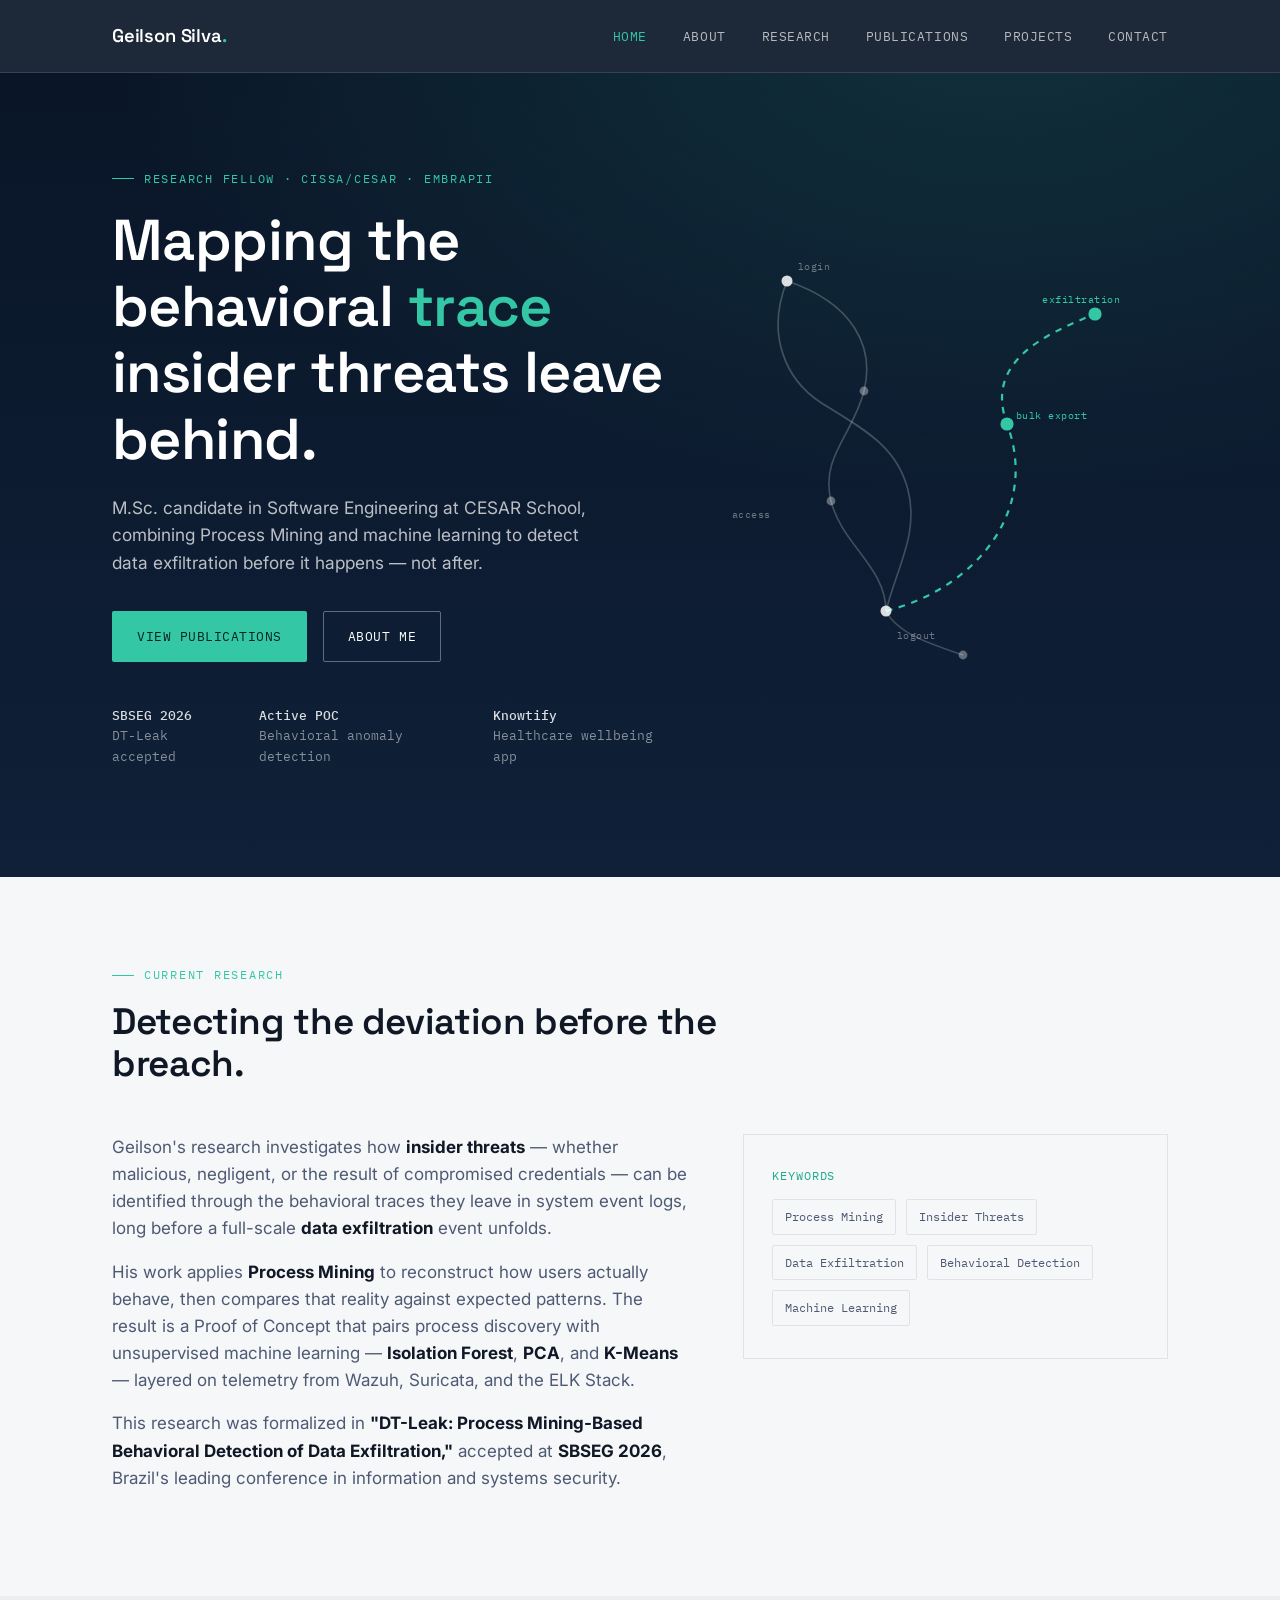
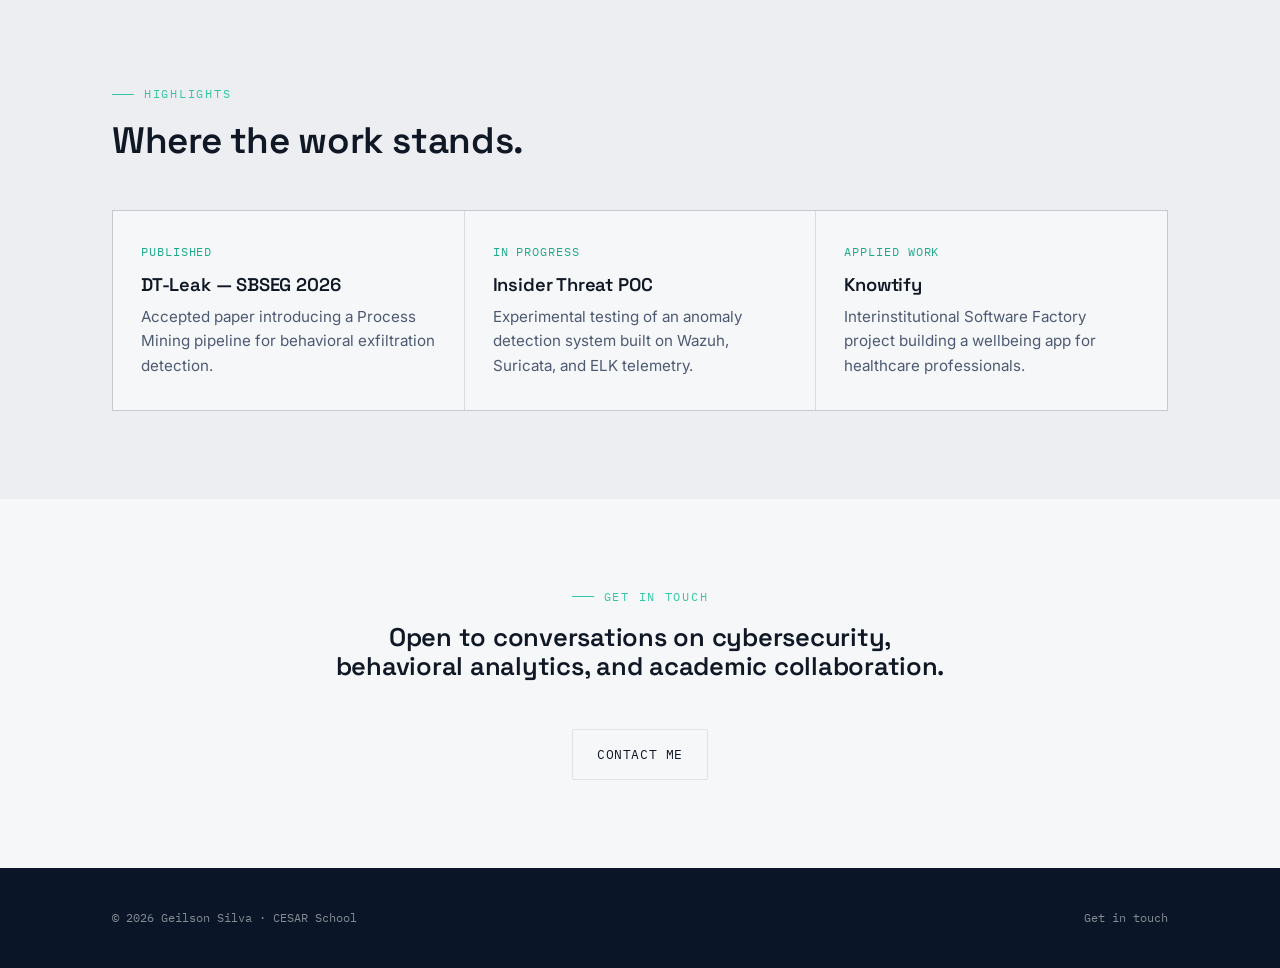
==== index.html @ 086685a9 "update update" ====
<!DOCTYPE html>
<html lang="en">
<head>
<meta charset="UTF-8">
<meta name="viewport" content="width=device-width, initial-scale=1.0">
<title>Geilson Silva — Process Mining &amp; Insider Threat Research</title>
<meta name="description" content="Geilson Silva is a Software Engineering M.Sc. candidate researching Process Mining-based detection of insider threats and data exfiltration.">
<link rel="preconnect" href="https://fonts.googleapis.com">
<link href="https://fonts.googleapis.com/css2?family=Space+Grotesk:wght@500;600;700&family=Inter:wght@400;500;600&family=IBM+Plex+Mono:wght@400;500&display=swap" rel="stylesheet">
<link rel="stylesheet" href="style.css">
</head>
<body>

<header class="site-header">
  <div class="container nav">
    <a href="index.html" class="nav-logo">Geilson Silva<span>.</span></a>
    <button class="nav-toggle" aria-label="Toggle menu" aria-expanded="false">☰</button>
    <ul class="nav-links">
      <li><a href="index.html">Home</a></li>
      <li><a href="about.html">About</a></li>
      <li><a href="research.html">Research</a></li>
      <li><a href="publications.html">Publications</a></li>
      <li><a href="projects.html">Projects</a></li>
      <li><a href="contact.html">Contact</a></li>
    </ul>
  </div>
</header>

<section class="hero">
  <div class="container hero-grid">
    <div>
      <p class="eyebrow">Research Fellow · CISSA/CESAR · Embrapii</p>
      <h1>Mapping the behavioral <em>trace</em> insider threats leave behind.</h1>
      <p class="hero-sub">M.Sc. candidate in Software Engineering at CESAR School, combining Process Mining and machine learning to detect data exfiltration before it happens — not after.</p>
      <div class="hero-actions">
        <a href="publications.html" class="btn btn-primary">View Publications</a>
        <a href="about.html" class="btn btn-ghost">About Me</a>
      </div>
      <div class="hero-meta">
        <div><strong>SBSEG 2026</strong><br>DT-Leak accepted</div>
        <div><strong>Active POC</strong><br>Behavioral anomaly detection</div>
        <div><strong>Knowtify</strong><br>Healthcare wellbeing app</div>
      </div>
    </div>
    <div class="trace-wrap">
      <!-- Signature graphic: a process trace with one anomalous path, literalizing the research subject -->
      <svg class="trace-svg" viewBox="0 0 400 420" xmlns="http://www.w3.org/2000/svg" role="img" aria-label="Diagram of a normal process trace branching into an anomalous path">
        <path class="trace-path" d="M60,40 C120,60 140,100 130,140 C120,180 90,200 100,240 C110,280 150,300 150,340" />
        <path class="trace-path" d="M60,40 C40,90 60,130 90,150 C130,175 160,190 170,230 C180,270 160,300 150,340" />
        <path class="trace-path" d="M150,340 C160,360 190,370 220,380" />
        <path class="trace-path anomaly" d="M150,340 C230,320 290,250 260,170 C240,115 290,90 340,70" />

        <circle class="trace-node" cx="60" cy="40" r="5" />
        <circle class="trace-node dim" cx="130" cy="140" r="4" />
        <circle class="trace-node dim" cx="100" cy="240" r="4" />
        <circle class="trace-node" cx="150" cy="340" r="5" />
        <circle class="trace-node dim" cx="220" cy="380" r="4" />
        <circle class="trace-node anomaly" cx="260" cy="170" r="6" />
        <circle class="trace-node anomaly" cx="340" cy="70" r="6" />

        <text class="trace-label" x="70" y="30">login</text>
        <text class="trace-label" x="10" y="255">access</text>
        <text class="trace-label" x="160" y="365">logout</text>
        <text class="trace-label anomaly" x="268" y="165">bulk export</text>
        <text class="trace-label anomaly" x="292" y="60">exfiltration</text>
      </svg>
    </div>
  </div>
</section>

<section class="section">
  <div class="container">
    <div class="section-head">
      <p class="eyebrow">Current Research</p>
      <h2>Detecting the deviation before the breach.</h2>
    </div>
    <div class="split">
      <div class="prose">
        <p>Geilson's research investigates how <strong>insider threats</strong> — whether malicious, negligent, or the result of compromised credentials — can be identified through the behavioral traces they leave in system event logs, long before a full-scale <strong>data exfiltration</strong> event unfolds.</p>
        <p>His work applies <strong>Process Mining</strong> to reconstruct how users actually behave, then compares that reality against expected patterns. The result is a Proof of Concept that pairs process discovery with unsupervised machine learning — <strong>Isolation Forest</strong>, <strong>PCA</strong>, and <strong>K-Means</strong> — layered on telemetry from Wazuh, Suricata, and the ELK Stack.</p>
        <p>This research was formalized in <strong>"DT-Leak: Process Mining-Based Behavioral Detection of Data Exfiltration,"</strong> accepted at <strong>SBSEG 2026</strong>, Brazil's leading conference in information and systems security.</p>
      </div>
      <div>
        <div class="card" style="border:1px solid var(--border);">
          <p class="tag">Keywords</p>
          <div class="keywords" style="margin-top:14px;">
            <span class="keyword">Process Mining</span>
            <span class="keyword">Insider Threats</span>
            <span class="keyword">Data Exfiltration</span>
            <span class="keyword">Behavioral Detection</span>
            <span class="keyword">Machine Learning</span>
          </div>
        </div>
      </div>
    </div>
  </div>
</section>

<section class="section section-alt">
  <div class="container">
    <div class="section-head">
      <p class="eyebrow">Highlights</p>
      <h2>Where the work stands.</h2>
    </div>
  </div>
  <div class="container">
    <div class="card-grid">
      <div class="card">
        <p class="tag">Published</p>
        <h3>DT-Leak — SBSEG 2026</h3>
        <p>Accepted paper introducing a Process Mining pipeline for behavioral exfiltration detection.</p>
      </div>
      <div class="card">
        <p class="tag">In Progress</p>
        <h3>Insider Threat POC</h3>
        <p>Experimental testing of an anomaly detection system built on Wazuh, Suricata, and ELK telemetry.</p>
      </div>
      <div class="card">
        <p class="tag">Applied Work</p>
        <h3>Knowtify</h3>
        <p>Interinstitutional Software Factory project building a wellbeing app for healthcare professionals.</p>
      </div>
    </div>
  </div>
</section>

<section class="section text-center">
  <div class="container">
    <p class="eyebrow" style="justify-content:center;">Get in touch</p>
    <h2 style="margin-top:14px;">Open to conversations on cybersecurity,<br>behavioral analytics, and academic collaboration.</h2>
    <div class="mt-lg">
      <a href="contact.html" class="btn btn-ghost-dark">Contact Me</a>
    </div>
  </div>
</section>

<footer class="site-footer">
  <div class="container footer-row">
    <span>© 2026 Geilson Silva · CESAR School</span>
    <span><a href="contact.html">Get in touch</a></span>
  </div>
</footer>

<script src="script.js"></script>
</body>
</html>
---- style.css ----
/* ==========================================================================
   Geilson Silva — Academic Site
   Design tokens
   ========================================================================== */

:root {
  /* Color */
  --bg-dark: #0A1628;
  --bg-dark-2: #0F2038;
  --paper: #F6F7F9;
  --paper-2: #ECEEF2;
  --ink: #101826;
  --slate: #4E5A73;
  --slate-light: #8993A8;
  --accent: #34C7A6;
  --accent-strong: #1FA98B;
  --accent-dim: rgba(52, 199, 166, 0.14);
  --gold: #D9A85C;
  --border: rgba(16, 24, 38, 0.09);
  --border-dark: rgba(255, 255, 255, 0.12);
  --white: #FFFFFF;

  /* Type */
  --font-display: 'Space Grotesk', 'IBM Plex Sans', sans-serif;
  --font-body: 'Inter', -apple-system, BlinkMacSystemFont, sans-serif;
  --font-mono: 'IBM Plex Mono', 'SFMono-Regular', Consolas, monospace;

  /* Layout */
  --max-width: 1120px;
  --radius: 2px;
}

* { box-sizing: border-box; }

html {
  scroll-behavior: smooth;
}

@media (prefers-reduced-motion: reduce) {
  html { scroll-behavior: auto; }
  *, *::before, *::after {
    animation-duration: 0.01ms !important;
    animation-iteration-count: 1 !important;
    transition-duration: 0.01ms !important;
  }
}

body {
  margin: 0;
  font-family: var(--font-body);
  color: var(--ink);
  background: var(--paper);
  font-size: 17px;
  line-height: 1.6;
  -webkit-font-smoothing: antialiased;
}

h1, h2, h3, h4 {
  font-family: var(--font-display);
  font-weight: 600;
  line-height: 1.15;
  letter-spacing: -0.01em;
  margin: 0;
}

p { margin: 0 0 1rem 0; }
a { color: inherit; }

.container {
  max-width: var(--max-width);
  margin: 0 auto;
  padding: 0 32px;
}

.eyebrow {
  font-family: var(--font-mono);
  font-size: 0.78rem;
  letter-spacing: 0.14em;
  text-transform: uppercase;
  color: var(--accent);
  display: flex;
  align-items: center;
  gap: 10px;
}

.eyebrow::before {
  content: "";
  width: 22px;
  height: 1px;
  background: var(--accent);
  display: inline-block;
}

/* ==========================================================================
   Navigation
   ========================================================================== */

.site-header {
  position: sticky;
  top: 0;
  z-index: 100;
  background: rgba(10, 22, 40, 0.92);
  backdrop-filter: blur(10px);
  border-bottom: 1px solid var(--border-dark);
}

.nav {
  display: flex;
  align-items: center;
  justify-content: space-between;
  height: 72px;
}

.nav-logo {
  font-family: var(--font-display);
  font-weight: 600;
  font-size: 1.15rem;
  color: var(--white);
  text-decoration: none;
  letter-spacing: -0.01em;
}
.nav-logo span { color: var(--accent); }

.nav-links {
  display: flex;
  gap: 36px;
  list-style: none;
  margin: 0;
  padding: 0;
}

.nav-links a {
  font-family: var(--font-mono);
  font-size: 0.82rem;
  letter-spacing: 0.04em;
  text-transform: uppercase;
  color: rgba(255,255,255,0.68);
  text-decoration: none;
  padding: 6px 0;
  border-bottom: 1px solid transparent;
  transition: color 0.2s ease, border-color 0.2s ease;
}

.nav-links a:hover,
.nav-links a:focus-visible {
  color: var(--white);
  border-bottom-color: var(--accent);
}

.nav-links a.active {
  color: var(--accent);
}

.nav-toggle {
  display: none;
  background: none;
  border: 1px solid var(--border-dark);
  border-radius: var(--radius);
  color: var(--white);
  width: 40px;
  height: 40px;
  align-items: center;
  justify-content: center;
  cursor: pointer;
}

@media (max-width: 760px) {
  .nav-links {
    position: absolute;
    top: 72px;
    left: 0;
    right: 0;
    background: var(--bg-dark-2);
    flex-direction: column;
    gap: 0;
    padding: 8px 32px 20px;
    border-bottom: 1px solid var(--border-dark);
    display: none;
  }
  .nav-links.open { display: flex; }
  .nav-links a { padding: 12px 0; border-bottom: 1px solid var(--border-dark); width: 100%; }
  .nav-toggle { display: flex; }
}

*:focus-visible {
  outline: 2px solid var(--accent);
  outline-offset: 3px;
}

/* ==========================================================================
   Buttons
   ========================================================================== */

.btn {
  display: inline-flex;
  align-items: center;
  gap: 8px;
  font-family: var(--font-mono);
  font-size: 0.82rem;
  letter-spacing: 0.04em;
  text-transform: uppercase;
  text-decoration: none;
  padding: 14px 24px;
  border-radius: var(--radius);
  border: 1px solid transparent;
  cursor: pointer;
  transition: transform 0.15s ease, background 0.2s ease, border-color 0.2s ease, color 0.2s ease;
}
.btn:hover { transform: translateY(-1px); }

.btn-primary {
  background: var(--accent);
  color: #06231C;
}
.btn-primary:hover { background: var(--accent-strong); }

.btn-ghost {
  background: transparent;
  border-color: rgba(255,255,255,0.35);
  color: var(--white);
}
.btn-ghost:hover { border-color: var(--accent); color: var(--accent); }

.btn-ghost-dark {
  background: transparent;
  border-color: var(--border);
  color: var(--ink);
}
.btn-ghost-dark:hover { border-color: var(--accent-strong); color: var(--accent-strong); }

/* ==========================================================================
   Hero
   ========================================================================== */

.hero {
  background: radial-gradient(ellipse 900px 500px at 78% -10%, rgba(52,199,166,0.16), transparent),
              linear-gradient(180deg, var(--bg-dark) 0%, var(--bg-dark-2) 100%);
  color: var(--white);
  padding: 96px 0 110px;
  position: relative;
  overflow: hidden;
}

.hero-grid {
  display: grid;
  grid-template-columns: 1.1fr 0.9fr;
  gap: 48px;
  align-items: center;
}

.hero h1 {
  font-size: clamp(2.4rem, 5vw, 3.6rem);
  margin: 18px 0 22px;
  color: var(--white);
}

.hero h1 em {
  font-style: normal;
  color: var(--accent);
}

.hero-sub {
  font-size: 1.08rem;
  color: rgba(255,255,255,0.72);
  max-width: 46ch;
  margin-bottom: 34px;
}

.hero-actions {
  display: flex;
  gap: 16px;
  flex-wrap: wrap;
}

.hero-meta {
  margin-top: 44px;
  display: flex;
  gap: 32px;
  font-family: var(--font-mono);
  font-size: 0.8rem;
  color: rgba(255,255,255,0.5);
}
.hero-meta strong { color: rgba(255,255,255,0.85); font-weight: 500; }

@media (max-width: 860px) {
  .hero-grid { grid-template-columns: 1fr; }
  .hero-meta { flex-direction: column; gap: 10px; }
}

/* ==========================================================================
   Trace graphic (signature element)
   ========================================================================== */

.trace-wrap { display: flex; justify-content: center; }
.trace-svg { width: 100%; max-width: 440px; height: auto; }

.trace-node { fill: rgba(255,255,255,0.85); }
.trace-node.dim { fill: rgba(255,255,255,0.35); }
.trace-node.anomaly { fill: var(--accent); }

.trace-path {
  fill: none;
  stroke: rgba(255,255,255,0.22);
  stroke-width: 1.5;
}

.trace-path.anomaly {
  stroke: var(--accent);
  stroke-width: 2;
  stroke-dasharray: 6 6;
  animation: trace-flow 3.2s linear infinite;
}

@keyframes trace-flow {
  to { stroke-dashoffset: -120; }
}

.trace-label {
  font-family: var(--font-mono);
  font-size: 9px;
  fill: rgba(255,255,255,0.4);
  letter-spacing: 0.05em;
}
.trace-label.anomaly { fill: var(--accent); }

/* ==========================================================================
   Sections
   ========================================================================== */

.section {
  padding: 88px 0;
}

.section-alt {
  background: var(--paper-2);
}

.section-dark {
  background: var(--bg-dark);
  color: var(--white);
}

.section-head {
  max-width: 640px;
  margin-bottom: 48px;
}

.section-head h2 {
  font-size: clamp(1.7rem, 3vw, 2.3rem);
  margin-top: 14px;
}

.section-dark .section-head h2 { color: var(--white); }

.lede {
  font-size: 1.08rem;
  color: var(--slate);
  margin-top: 14px;
}
.section-dark .lede { color: rgba(255,255,255,0.68); }

/* Two column prose + figure */
.split {
  display: grid;
  grid-template-columns: 1.15fr 0.85fr;
  gap: 56px;
  align-items: start;
}
@media (max-width: 860px) {
  .split { grid-template-columns: 1fr; }
}

.prose p { color: var(--slate); }
.prose strong { color: var(--ink); }

.avatar-block {
  aspect-ratio: 4 / 5;
  border-radius: var(--radius);
  background: linear-gradient(155deg, var(--bg-dark) 0%, var(--bg-dark-2) 70%);
  display: flex;
  align-items: center;
  justify-content: center;
  position: relative;
  overflow: hidden;
}
.avatar-block .monogram {
  font-family: var(--font-display);
  font-size: 4.2rem;
  color: rgba(255,255,255,0.92);
  letter-spacing: -0.02em;
}
.avatar-block .monogram span { color: var(--accent); }
.avatar-note {
  font-family: var(--font-mono);
  font-size: 0.72rem;
  color: var(--slate-light);
  margin-top: 10px;
  text-align: center;
}

/* Highlight cards */
.card-grid {
  display: grid;
  grid-template-columns: repeat(3, 1fr);
  gap: 1px;
  background: var(--border);
  border: 1px solid var(--border);
}
@media (max-width: 760px) {
  .card-grid { grid-template-columns: 1fr; }
}

.card {
  background: var(--paper);
  padding: 32px 28px;
}

.card .tag {
  font-family: var(--font-mono);
  font-size: 0.72rem;
  letter-spacing: 0.08em;
  text-transform: uppercase;
  color: var(--accent-strong);
}

.card h3 {
  font-size: 1.15rem;
  margin: 12px 0 10px;
}

.card p { color: var(--slate); font-size: 0.95rem; margin: 0; }

/* Timeline / methodology steps */
.steps {
  list-style: none;
  margin: 0;
  padding: 0;
  border-top: 1px solid var(--border);
}

.step {
  display: grid;
  grid-template-columns: 64px 1fr;
  gap: 24px;
  padding: 28px 0;
  border-bottom: 1px solid var(--border);
}

.step .num {
  font-family: var(--font-mono);
  color: var(--accent-strong);
  font-size: 0.95rem;
}

.step h3 { font-size: 1.1rem; margin-bottom: 8px; }
.step p { color: var(--slate); margin: 0; }

/* Tool list */
.tool-cols {
  display: grid;
  grid-template-columns: 1fr 1fr;
  gap: 40px;
}
@media (max-width: 760px) { .tool-cols { grid-template-columns: 1fr; } }

.tool-list h4 {
  font-family: var(--font-mono);
  font-size: 0.78rem;
  text-transform: uppercase;
  letter-spacing: 0.08em;
  color: var(--slate-light);
  margin-bottom: 16px;
}

.tool-item {
  display: flex;
  justify-content: space-between;
  gap: 16px;
  padding: 14px 0;
  border-bottom: 1px solid var(--border);
}
.tool-item .name { font-weight: 500; }
.tool-item .desc { color: var(--slate); font-size: 0.88rem; text-align: right; max-width: 55%; }

/* Keyword strip */
.keywords {
  display: flex;
  flex-wrap: wrap;
  gap: 10px;
  margin-top: 40px;
}
.keyword {
  font-family: var(--font-mono);
  font-size: 0.76rem;
  padding: 7px 12px;
  border: 1px solid var(--border);
  border-radius: var(--radius);
  color: var(--slate);
}

/* Publications */
.pub {
  border-top: 1px solid var(--border);
  padding: 34px 0;
  display: grid;
  grid-template-columns: 100px 1fr;
  gap: 28px;
}
.pub:last-child { border-bottom: 1px solid var(--border); }
@media (max-width: 700px) { .pub { grid-template-columns: 1fr; gap: 12px; } }

.pub .year {
  font-family: var(--font-mono);
  color: var(--accent-strong);
  font-size: 0.95rem;
}
.pub h3 { font-size: 1.2rem; margin-bottom: 8px; }
.pub .meta { color: var(--slate); font-size: 0.92rem; margin-bottom: 12px; }
.pub .abstract { color: var(--slate); font-size: 0.95rem; margin-bottom: 16px; }

.status-pill {
  display: inline-block;
  font-family: var(--font-mono);
  font-size: 0.7rem;
  text-transform: uppercase;
  letter-spacing: 0.06em;
  padding: 4px 10px;
  border-radius: 999px;
  background: var(--accent-dim);
  color: var(--accent-strong);
  margin-bottom: 10px;
}

/* Projects */
.project {
  border-top: 1px solid var(--border-dark);
  padding: 44px 0;
  display: grid;
  grid-template-columns: 1fr 1.4fr;
  gap: 40px;
}
@media (max-width: 800px) { .project { grid-template-columns: 1fr; gap: 16px; } }

.project h3 { font-size: 1.4rem; margin-bottom: 10px; color: var(--white); }
.project .role { font-family: var(--font-mono); font-size: 0.78rem; color: var(--accent); margin-bottom: 4px; text-transform: uppercase; letter-spacing: 0.05em; }
.project p { color: rgba(255,255,255,0.68); }
.stack {
  display: flex;
  flex-wrap: wrap;
  gap: 8px;
  margin-top: 16px;
}
.stack span {
  font-family: var(--font-mono);
  font-size: 0.72rem;
  color: rgba(255,255,255,0.55);
  border: 1px solid var(--border-dark);
  padding: 5px 10px;
  border-radius: var(--radius);
}

/* Contact */
.contact-grid {
  display: grid;
  grid-template-columns: repeat(3, 1fr);
  gap: 1px;
  background: var(--border);
  border: 1px solid var(--border);
  margin-top: 40px;
}
@media (max-width: 700px) { .contact-grid { grid-template-columns: 1fr; } }

.contact-item {
  background: var(--paper);
  padding: 28px;
  text-decoration: none;
  display: block;
  transition: background 0.2s ease;
}
.contact-item:hover { background: var(--white); }
.contact-item .k {
  font-family: var(--font-mono);
  font-size: 0.72rem;
  text-transform: uppercase;
  letter-spacing: 0.06em;
  color: var(--slate-light);
  display: block;
  margin-bottom: 8px;
}
.contact-item .v { font-weight: 500; word-break: break-word; }
.contact-item .v.accent { color: var(--accent-strong); }

/* Footer */
.site-footer {
  background: var(--bg-dark);
  color: rgba(255,255,255,0.5);
  padding: 40px 0;
  font-family: var(--font-mono);
  font-size: 0.78rem;
}
.footer-row {
  display: flex;
  justify-content: space-between;
  align-items: center;
  flex-wrap: wrap;
  gap: 12px;
}
.footer-row a { color: rgba(255,255,255,0.5); text-decoration: none; }
.footer-row a:hover { color: var(--accent); }

/* Utility */
.text-center { text-align: center; }
.mt-lg { margin-top: 48px; }
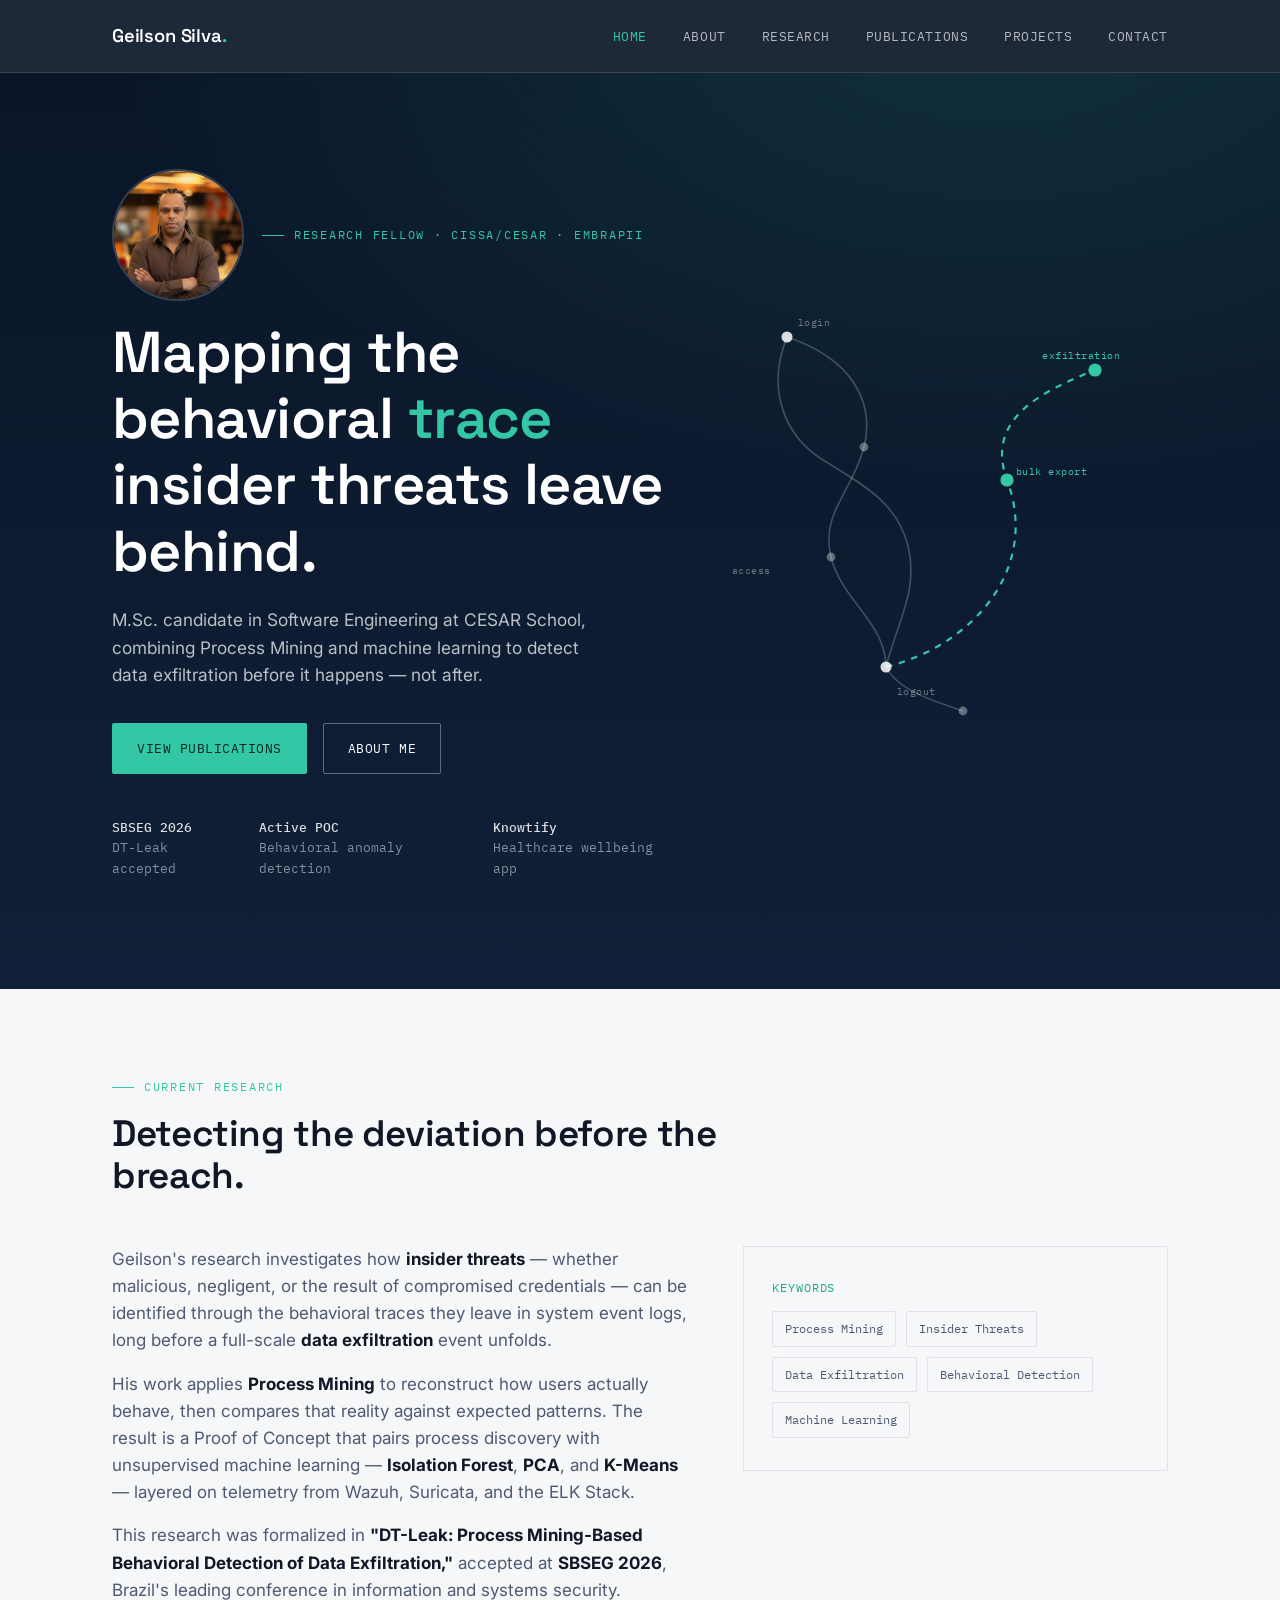
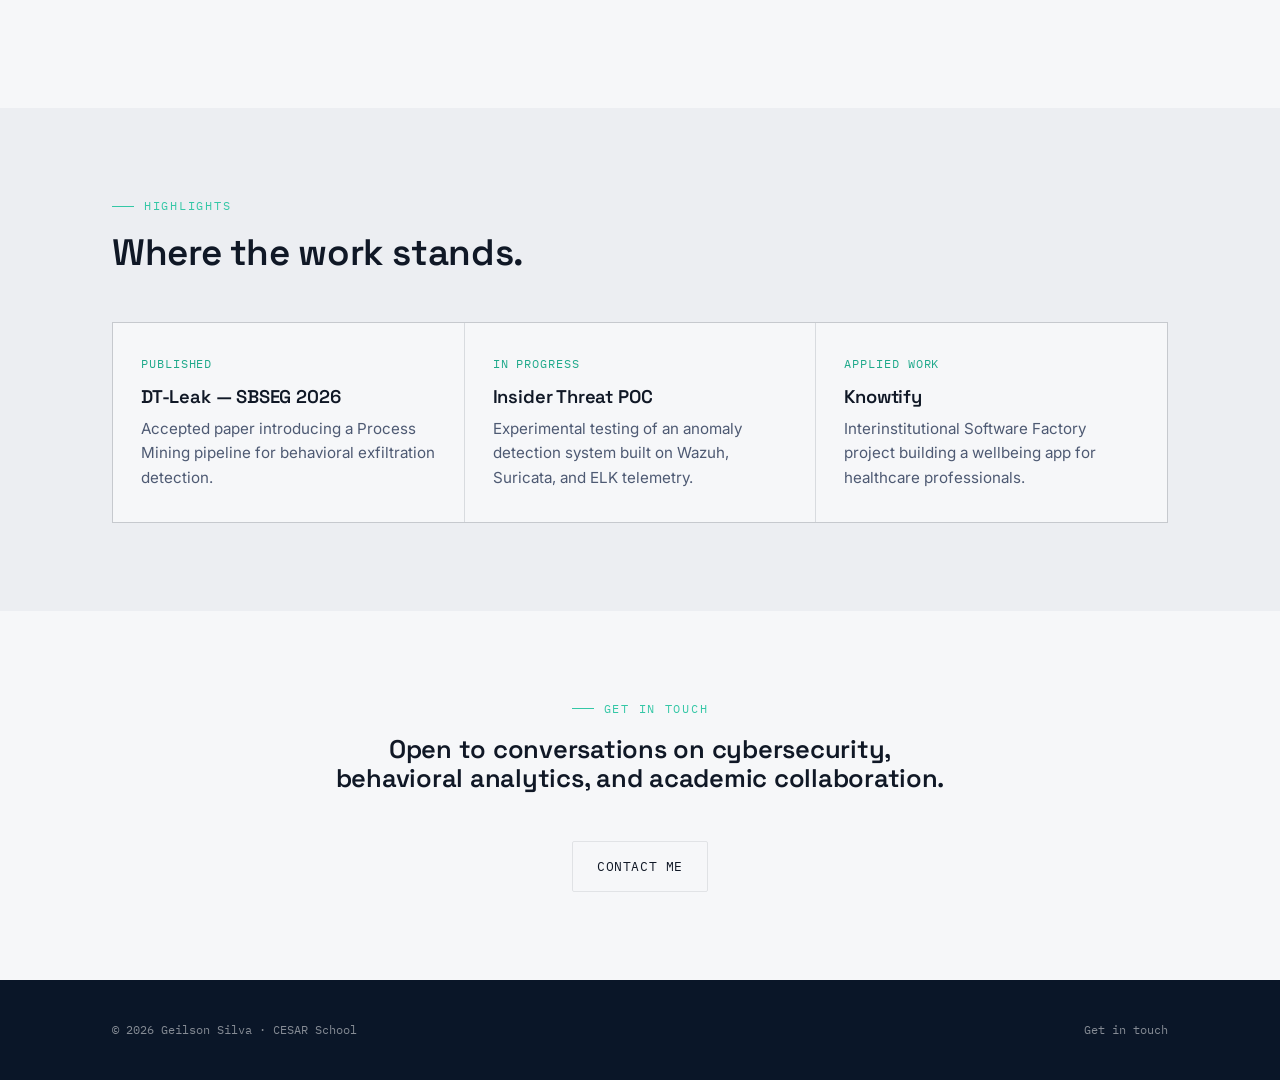
==== commit 6ecc699c: "update update" ====
--- a/index.html
+++ b/index.html
@@ -29,7 +29,12 @@
 <section class="hero">
   <div class="container hero-grid">
     <div>
-      <p class="eyebrow">Research Fellow · CISSA/CESAR · Embrapii</p>
+      <div style="display:flex; align-items:center; gap:18px; margin-bottom:8px;">
+        <div class="avatar-chip">
+          <img src="assets/geilson-photo.jpg" alt="Geilson Silva">
+        </div>
+        <p class="eyebrow" style="margin:0;">Research Fellow · CISSA/CESAR · Embrapii</p>
+      </div>
       <h1>Mapping the behavioral <em>trace</em> insider threats leave behind.</h1>
       <p class="hero-sub">M.Sc. candidate in Software Engineering at CESAR School, combining Process Mining and machine learning to detect data exfiltration before it happens — not after.</p>
       <div class="hero-actions">
--- a/style.css
+++ b/style.css
@@ -383,6 +383,13 @@
   position: relative;
   overflow: hidden;
 }
+.avatar-block img {
+  width: 100%;
+  height: 100%;
+  object-fit: cover;
+  object-position: center 18%;
+  display: block;
+}
 .avatar-block .monogram {
   font-family: var(--font-display);
   font-size: 4.2rem;
@@ -390,6 +397,22 @@
   letter-spacing: -0.02em;
 }
 .avatar-block .monogram span { color: var(--accent); }
+
+.avatar-chip {
+  width: 132px;
+  height: 132px;
+  border-radius: 50%;
+  overflow: hidden;
+  border: 2px solid rgba(255,255,255,0.18);
+  flex-shrink: 0;
+}
+.avatar-chip img {
+  width: 100%;
+  height: 100%;
+  object-fit: cover;
+  object-position: center 18%;
+  display: block;
+}
 .avatar-note {
   font-family: var(--font-mono);
   font-size: 0.72rem;
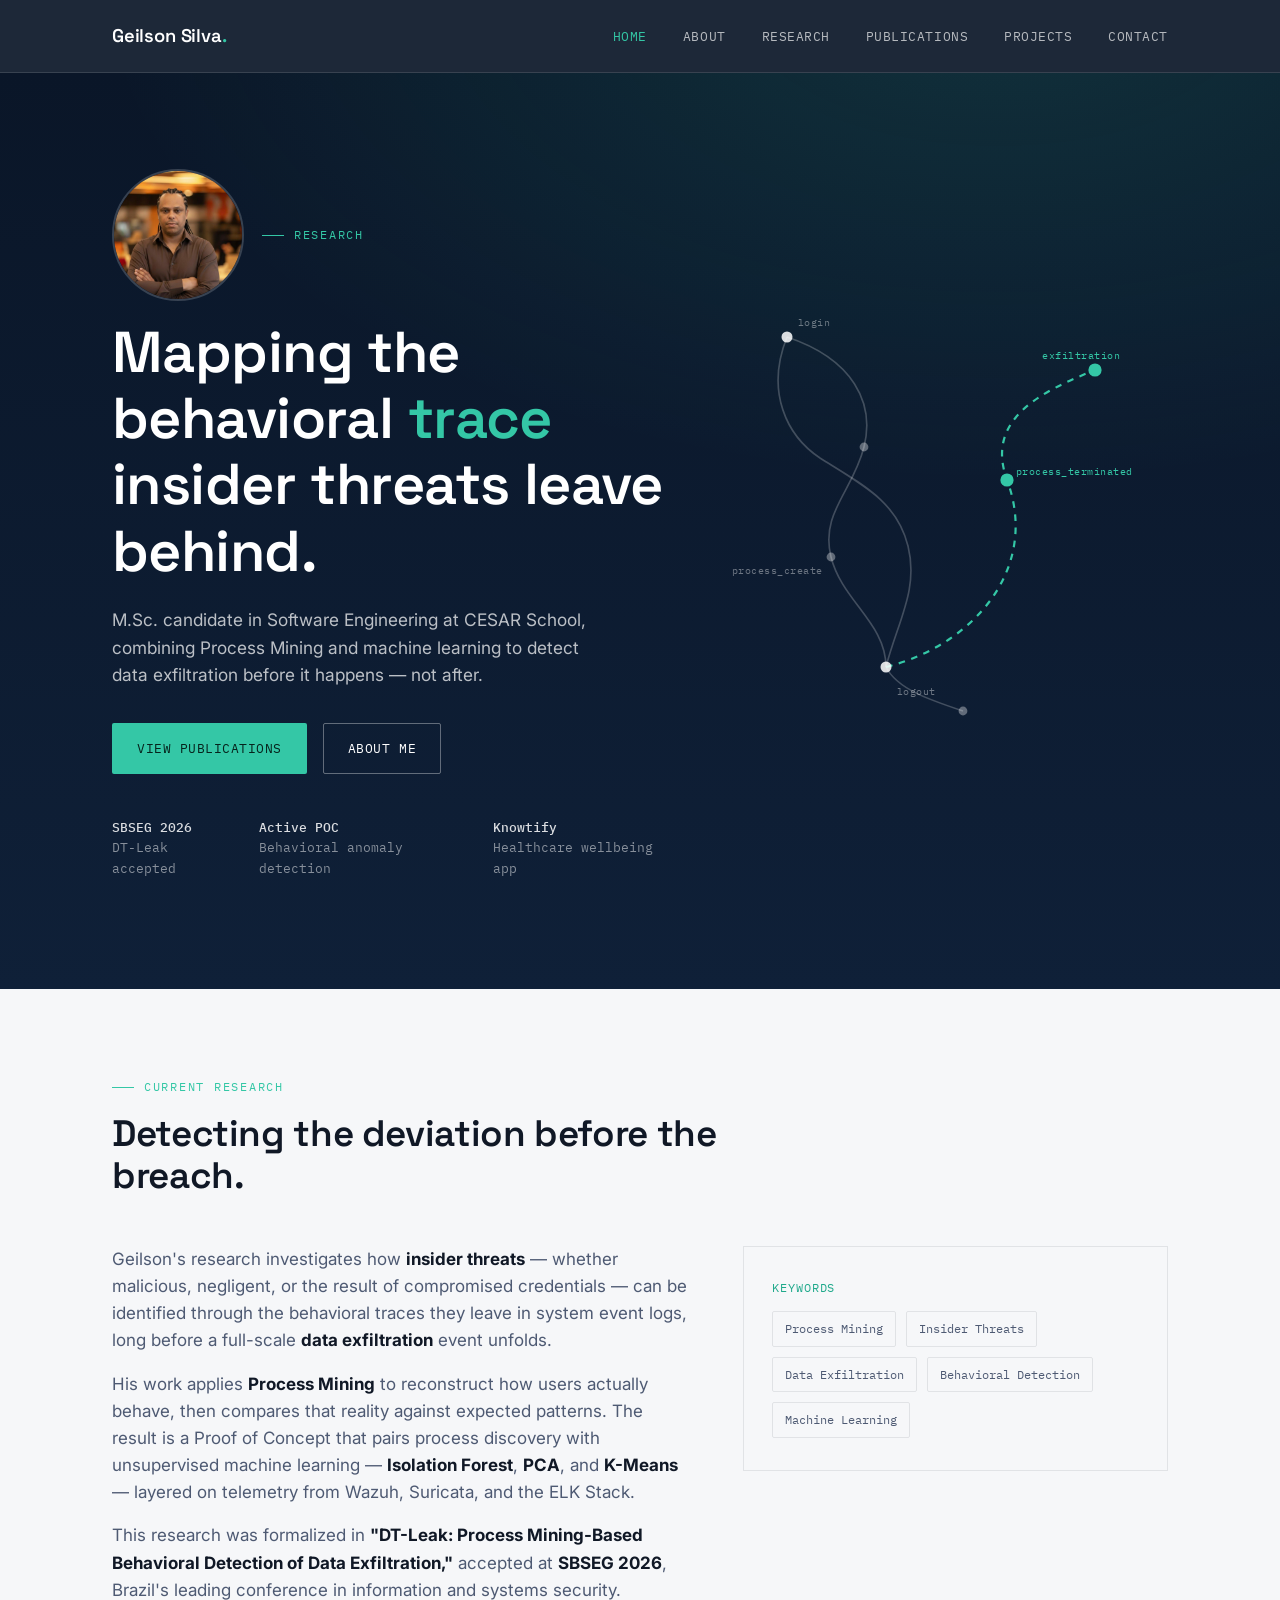
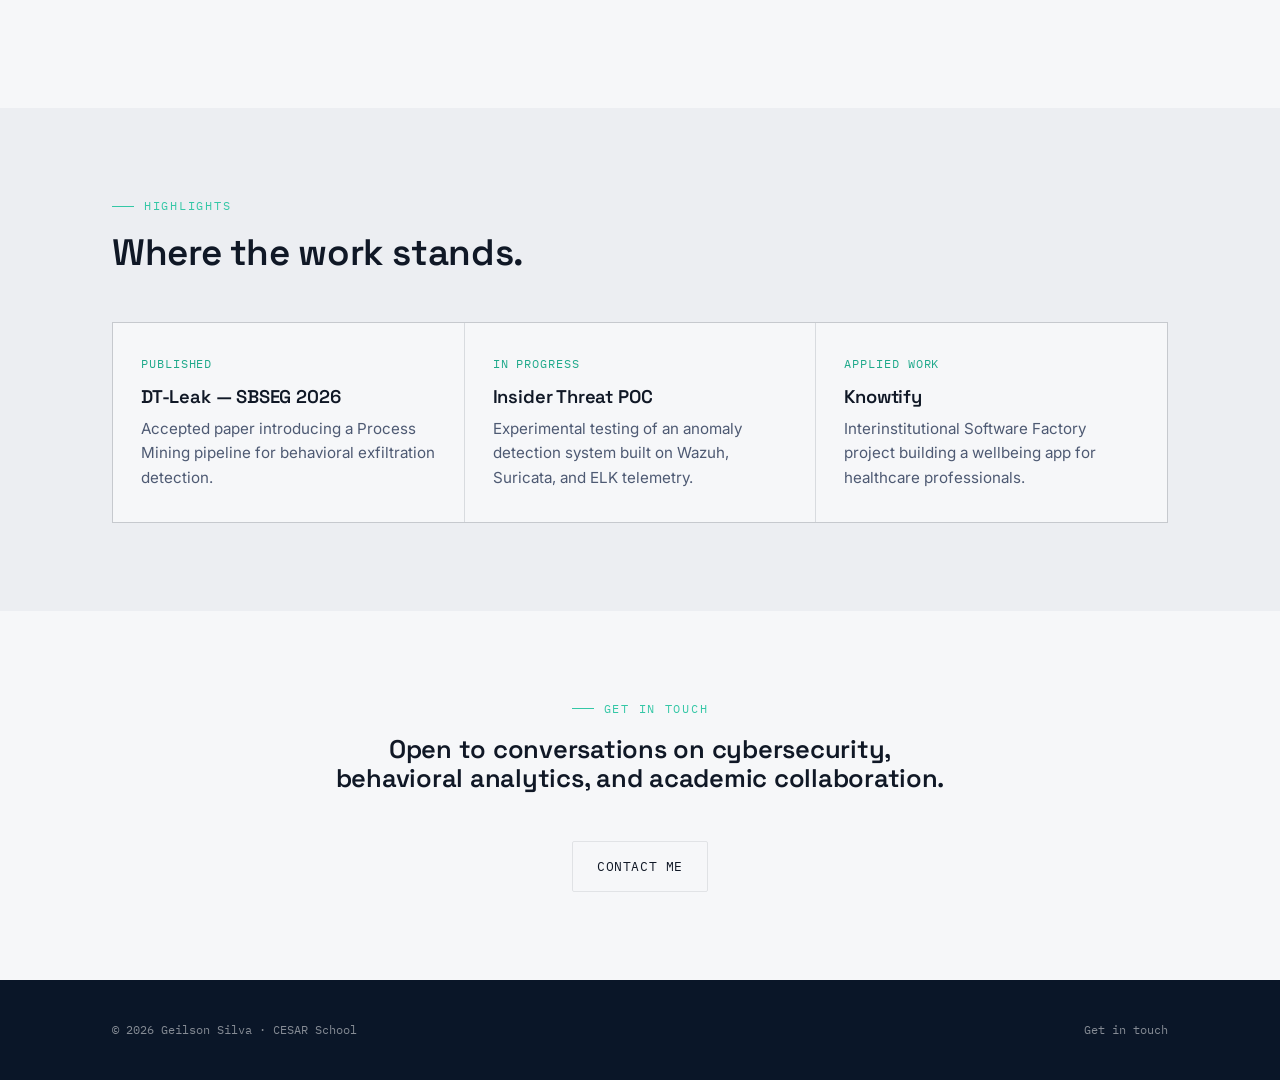
==== commit c9db09e8: "update update" ====
--- a/index.html
+++ b/index.html
@@ -33,7 +33,7 @@
         <div class="avatar-chip">
           <img src="assets/geilson-photo.jpg" alt="Geilson Silva">
         </div>
-        <p class="eyebrow" style="margin:0;">Research Fellow · CISSA/CESAR · Embrapii</p>
+        <p class="eyebrow" style="margin:0;">Research</p>
       </div>
       <h1>Mapping the behavioral <em>trace</em> insider threats leave behind.</h1>
       <p class="hero-sub">M.Sc. candidate in Software Engineering at CESAR School, combining Process Mining and machine learning to detect data exfiltration before it happens — not after.</p>
@@ -64,9 +64,9 @@
         <circle class="trace-node anomaly" cx="340" cy="70" r="6" />
 
         <text class="trace-label" x="70" y="30">login</text>
-        <text class="trace-label" x="10" y="255">access</text>
+        <text class="trace-label" x="10" y="255">process_create</text>
         <text class="trace-label" x="160" y="365">logout</text>
-        <text class="trace-label anomaly" x="268" y="165">bulk export</text>
+        <text class="trace-label anomaly" x="268" y="165">process_terminated</text>
         <text class="trace-label anomaly" x="292" y="60">exfiltration</text>
       </svg>
     </div>
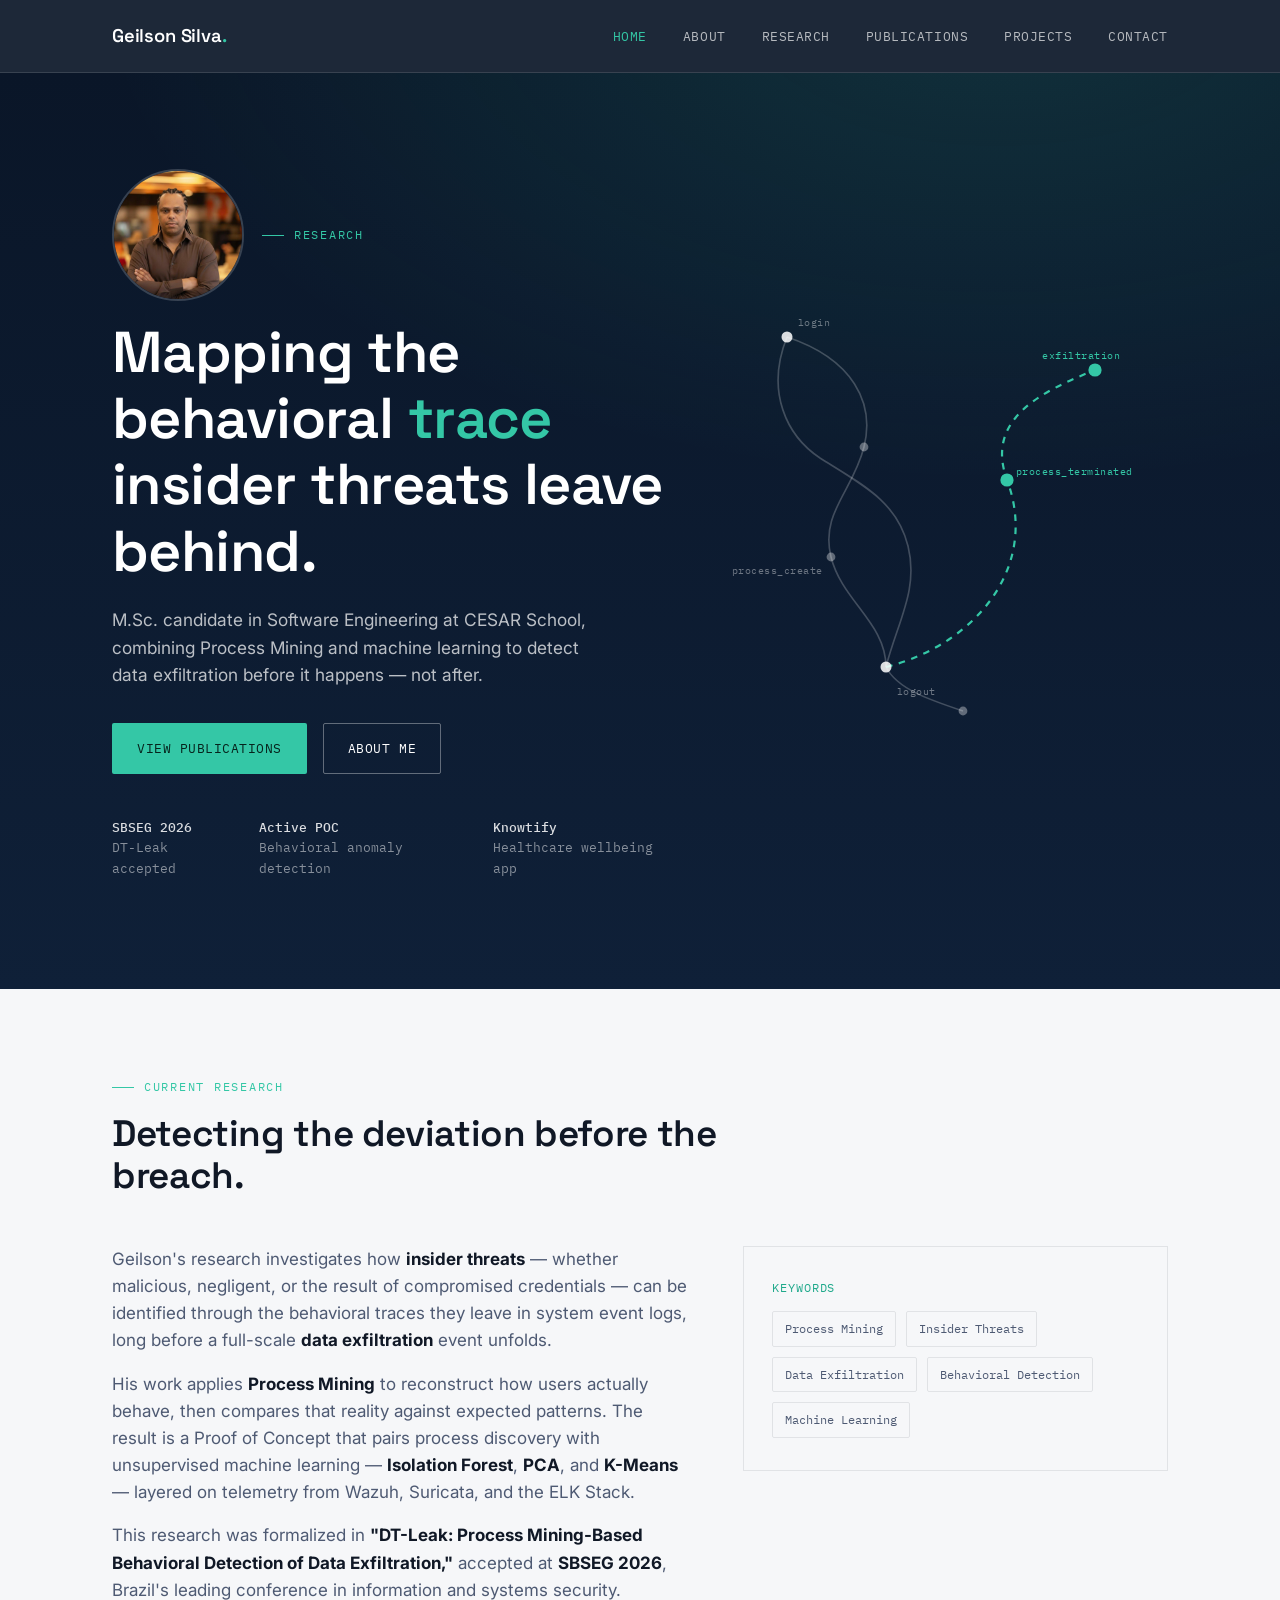
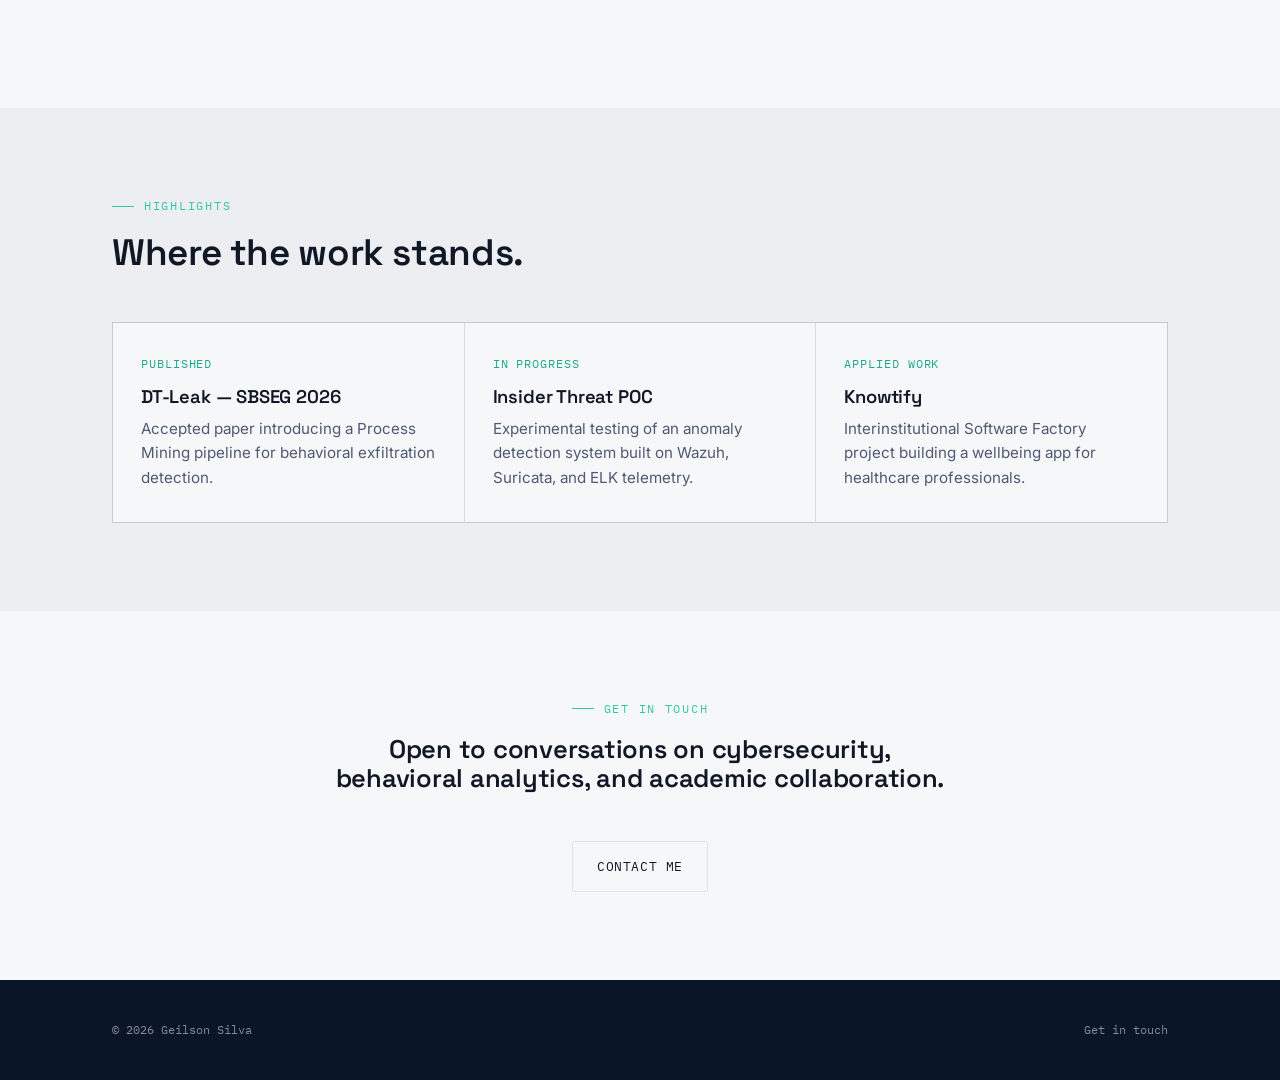
==== commit c364c4f2: "update update" ====
--- a/index.html
+++ b/index.html
@@ -141,7 +141,7 @@
 
 <footer class="site-footer">
   <div class="container footer-row">
-    <span>© 2026 Geilson Silva · CESAR School</span>
+    <span>© 2026 Geilson Silva</span>
     <span><a href="contact.html">Get in touch</a></span>
   </div>
 </footer>
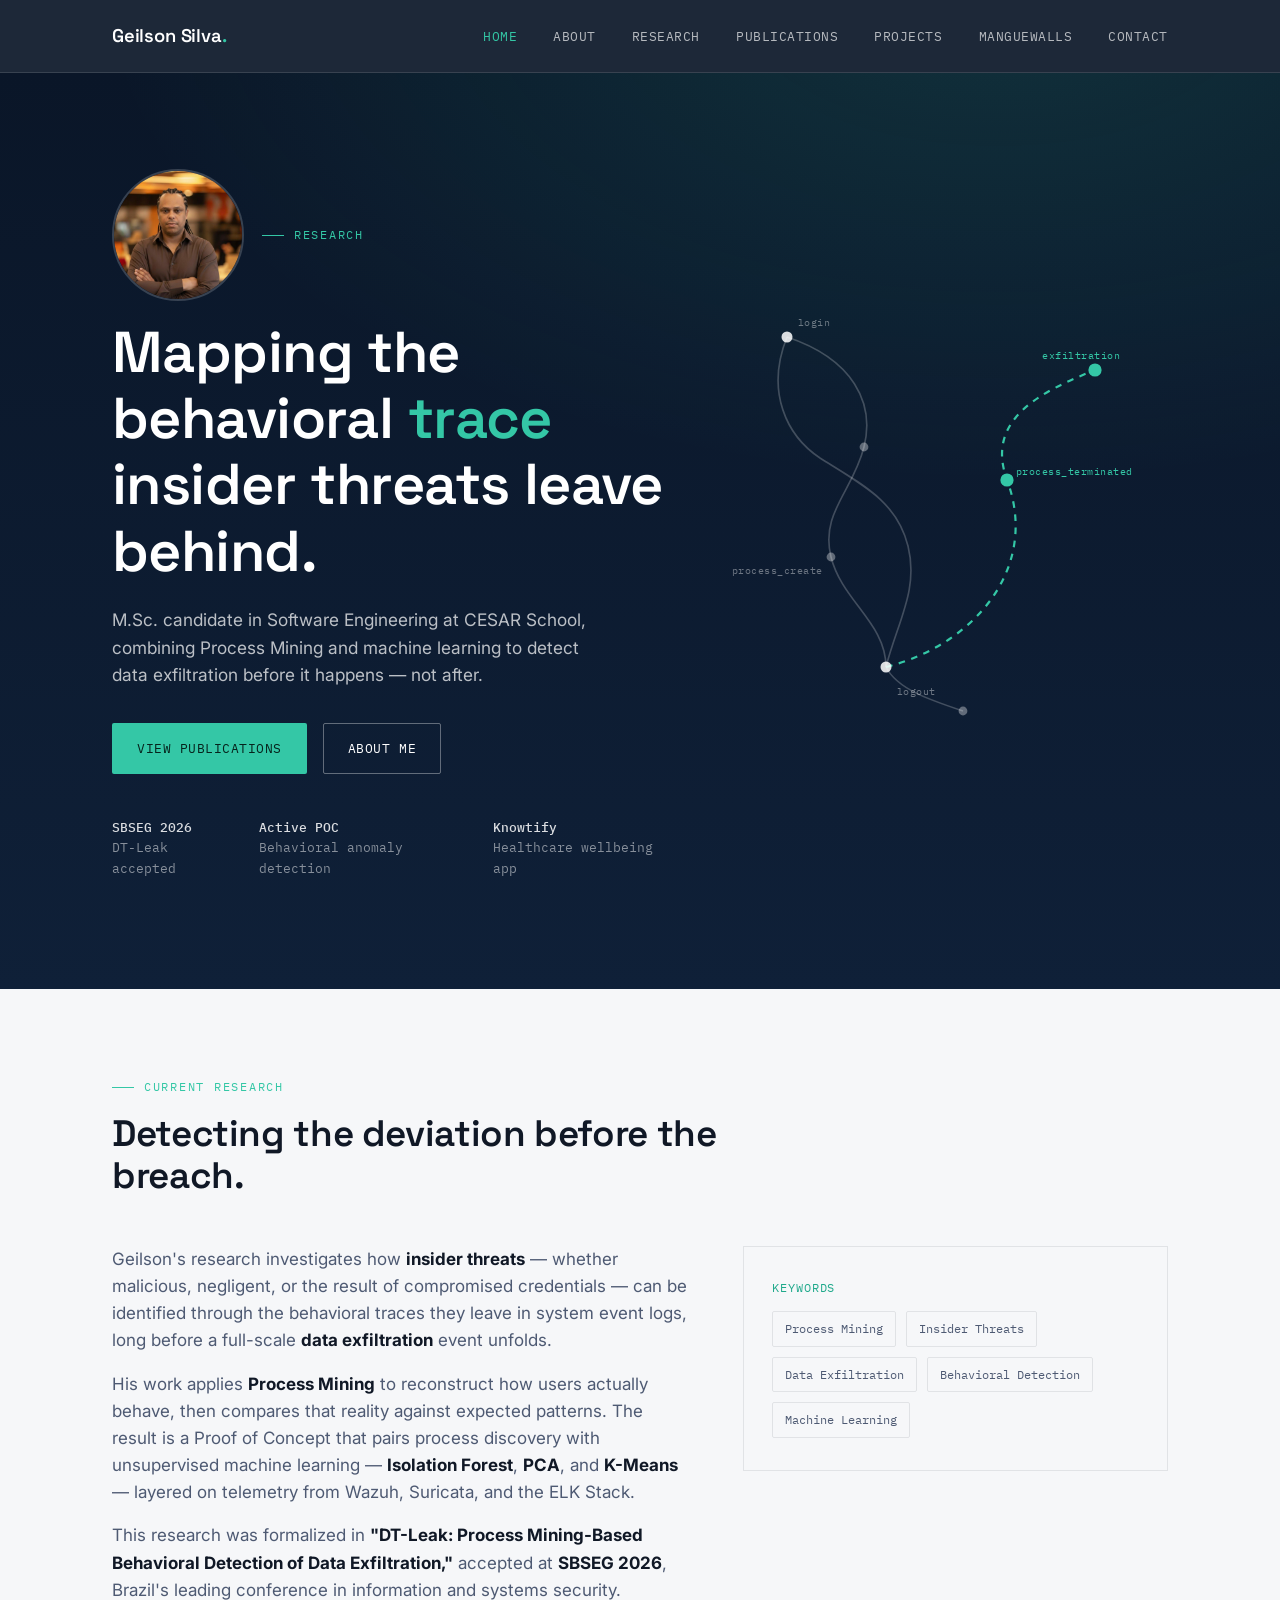
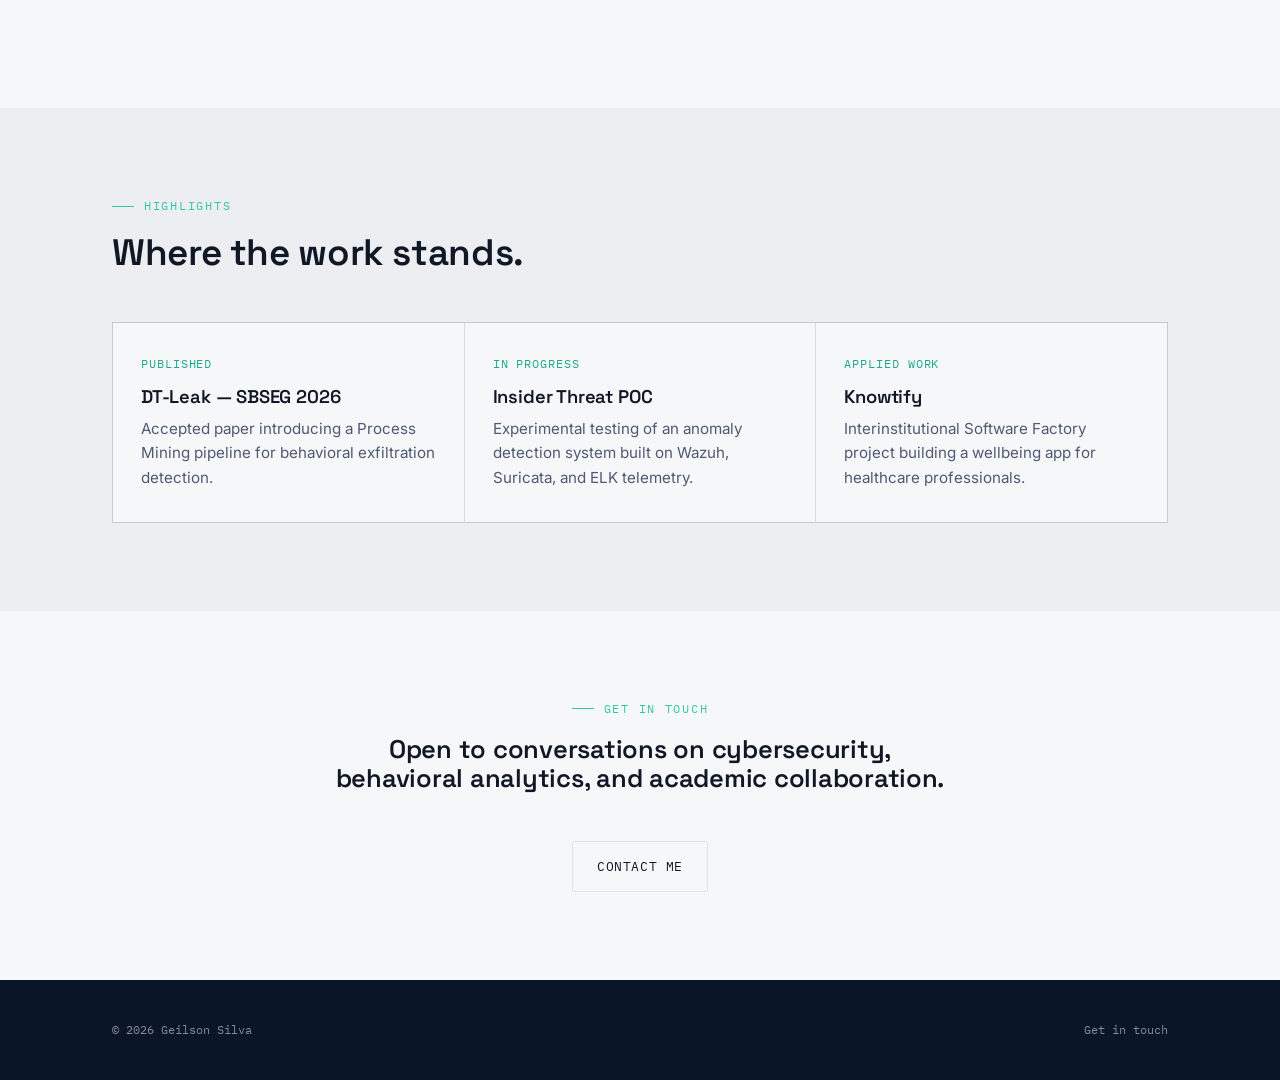
==== commit 3e702150: "update update" ====
--- a/index.html
+++ b/index.html
@@ -21,6 +21,7 @@
       <li><a href="research.html">Research</a></li>
       <li><a href="publications.html">Publications</a></li>
       <li><a href="projects.html">Projects</a></li>
+      <li><a href="manguewalls.html">Manguewalls</a></li>
       <li><a href="contact.html">Contact</a></li>
     </ul>
   </div>
--- a/style.css
+++ b/style.css
@@ -582,6 +582,53 @@
   border-radius: var(--radius);
 }
 
+/* Talks & media */
+.talk-grid {
+  display: grid;
+  grid-template-columns: 1fr 1fr;
+  gap: 16px;
+  margin-top: 24px;
+}
+@media (max-width: 700px) { .talk-grid { grid-template-columns: 1fr; } }
+
+.talk-card {
+  display: flex;
+  align-items: center;
+  gap: 16px;
+  padding: 20px 22px;
+  border: 1px solid var(--border-dark);
+  border-radius: var(--radius);
+  text-decoration: none;
+  transition: border-color 0.2s ease, background 0.2s ease;
+}
+.talk-card:hover { border-color: var(--accent); background: rgba(255,255,255,0.03); }
+
+.talk-card .icon {
+  width: 38px;
+  height: 38px;
+  border-radius: 50%;
+  background: var(--accent-dim);
+  color: var(--accent);
+  display: flex;
+  align-items: center;
+  justify-content: center;
+  flex-shrink: 0;
+  font-family: var(--font-mono);
+  font-size: 0.9rem;
+}
+
+.talk-card .label {
+  font-family: var(--font-mono);
+  font-size: 0.72rem;
+  text-transform: uppercase;
+  letter-spacing: 0.06em;
+  color: var(--accent);
+  display: block;
+  margin-bottom: 4px;
+}
+
+.talk-card .title { color: var(--white); font-weight: 500; font-size: 0.95rem; }
+
 /* Contact */
 .contact-grid {
   display: grid;
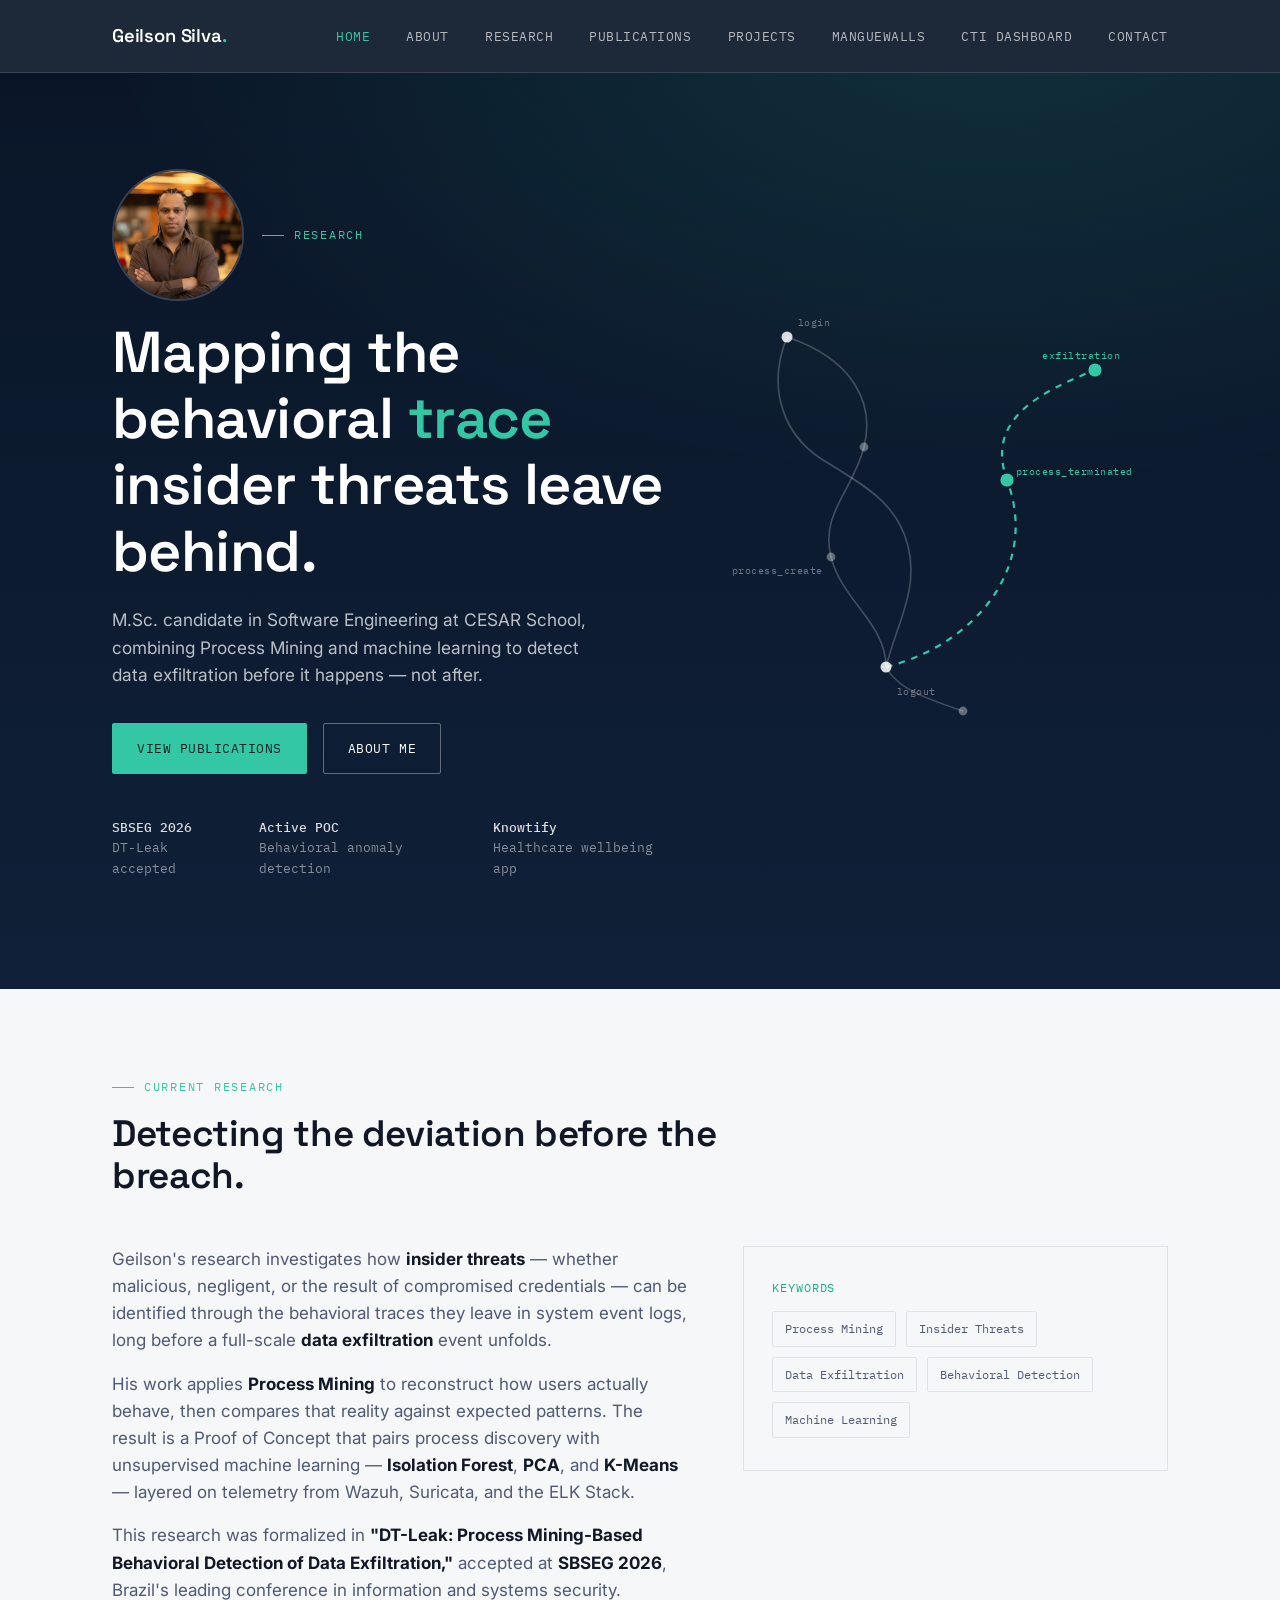
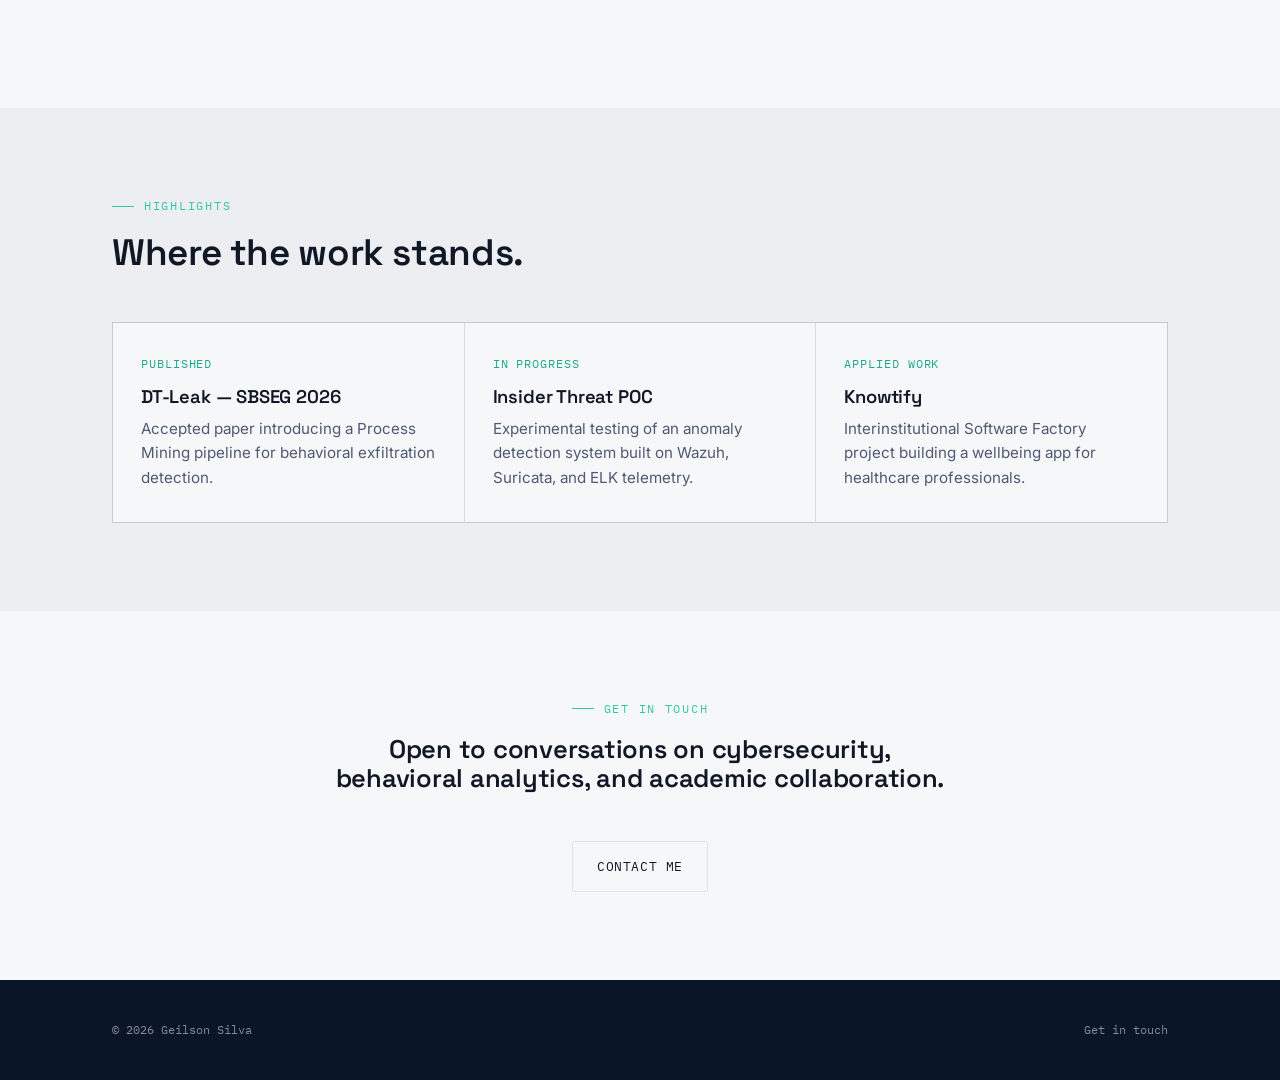
==== commit 95ffd94e: "update update" ====
--- a/index.html
+++ b/index.html
@@ -22,6 +22,7 @@
       <li><a href="publications.html">Publications</a></li>
       <li><a href="projects.html">Projects</a></li>
       <li><a href="manguewalls.html">Manguewalls</a></li>
+      <li><a href="cti-dashboard.html">CTI Dashboard</a></li>
       <li><a href="contact.html">Contact</a></li>
     </ul>
   </div>
--- a/style.css
+++ b/style.css
@@ -629,6 +629,69 @@
 
 .talk-card .title { color: var(--white); font-weight: 500; font-size: 0.95rem; }
 
+/* CTI Dashboard */
+.embed-card {
+  border: 1px solid var(--border-dark);
+  border-radius: var(--radius);
+  overflow: hidden;
+  background: var(--bg-dark-2);
+}
+.embed-card iframe {
+  width: 100%;
+  height: 640px;
+  border: 0;
+  display: block;
+  background: var(--bg-dark);
+}
+.embed-fallback {
+  padding: 16px 20px;
+  border-top: 1px solid var(--border-dark);
+  display: flex;
+  align-items: center;
+  justify-content: space-between;
+  gap: 16px;
+  flex-wrap: wrap;
+}
+.embed-fallback p {
+  margin: 0;
+  font-family: var(--font-mono);
+  font-size: 0.8rem;
+  color: rgba(255,255,255,0.5);
+}
+@media (max-width: 600px) {
+  .embed-card iframe { height: 420px; }
+}
+
+.resource-cols {
+  display: grid;
+  grid-template-columns: repeat(3, 1fr);
+  gap: 40px;
+}
+@media (max-width: 800px) { .resource-cols { grid-template-columns: 1fr; } }
+
+.resource-col h4 {
+  font-family: var(--font-mono);
+  font-size: 0.78rem;
+  text-transform: uppercase;
+  letter-spacing: 0.08em;
+  color: var(--slate-light);
+  margin-bottom: 16px;
+}
+.resource-col a {
+  display: block;
+  padding: 12px 0;
+  border-bottom: 1px solid var(--border);
+  color: var(--ink);
+  text-decoration: none;
+  font-size: 0.95rem;
+}
+.resource-col a:hover { color: var(--accent-strong); }
+.resource-col a::after {
+  content: " ↗";
+  font-size: 0.75rem;
+  color: var(--slate-light);
+}
+
 /* Contact */
 .contact-grid {
   display: grid;
